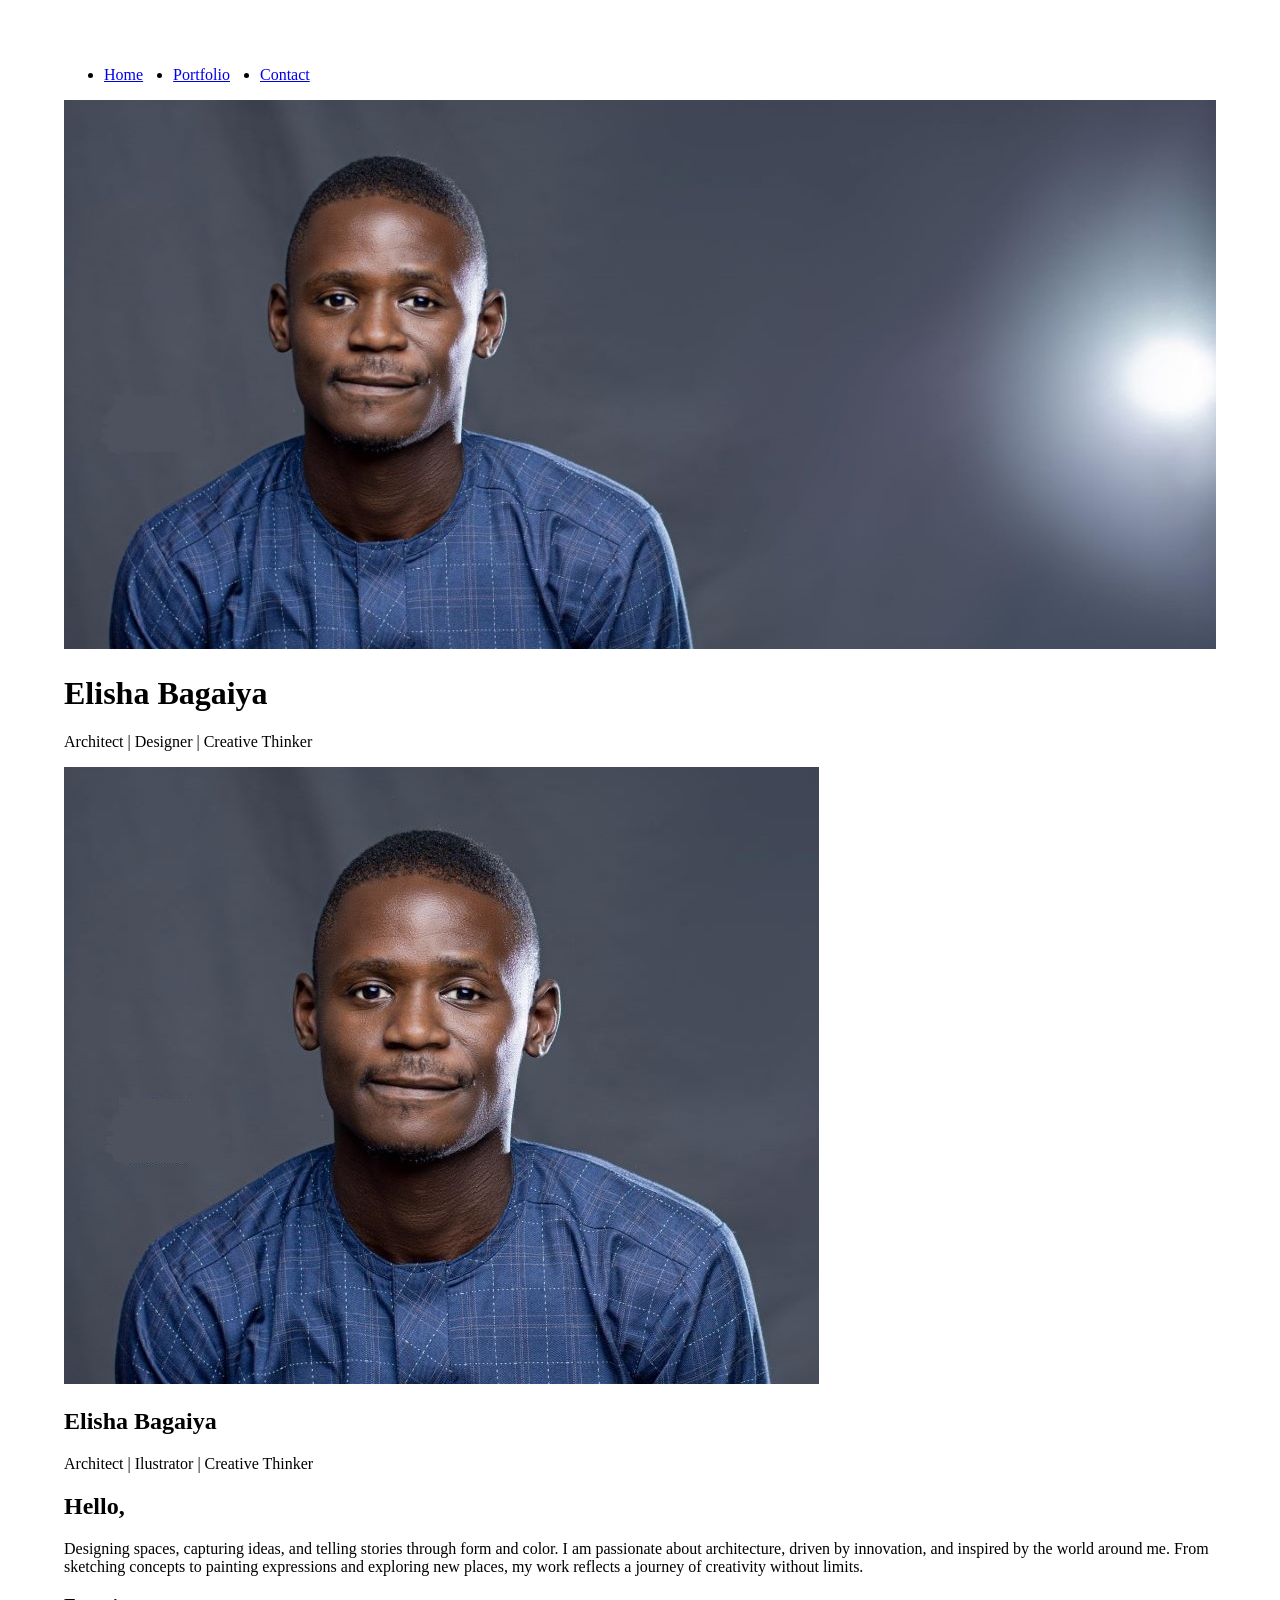
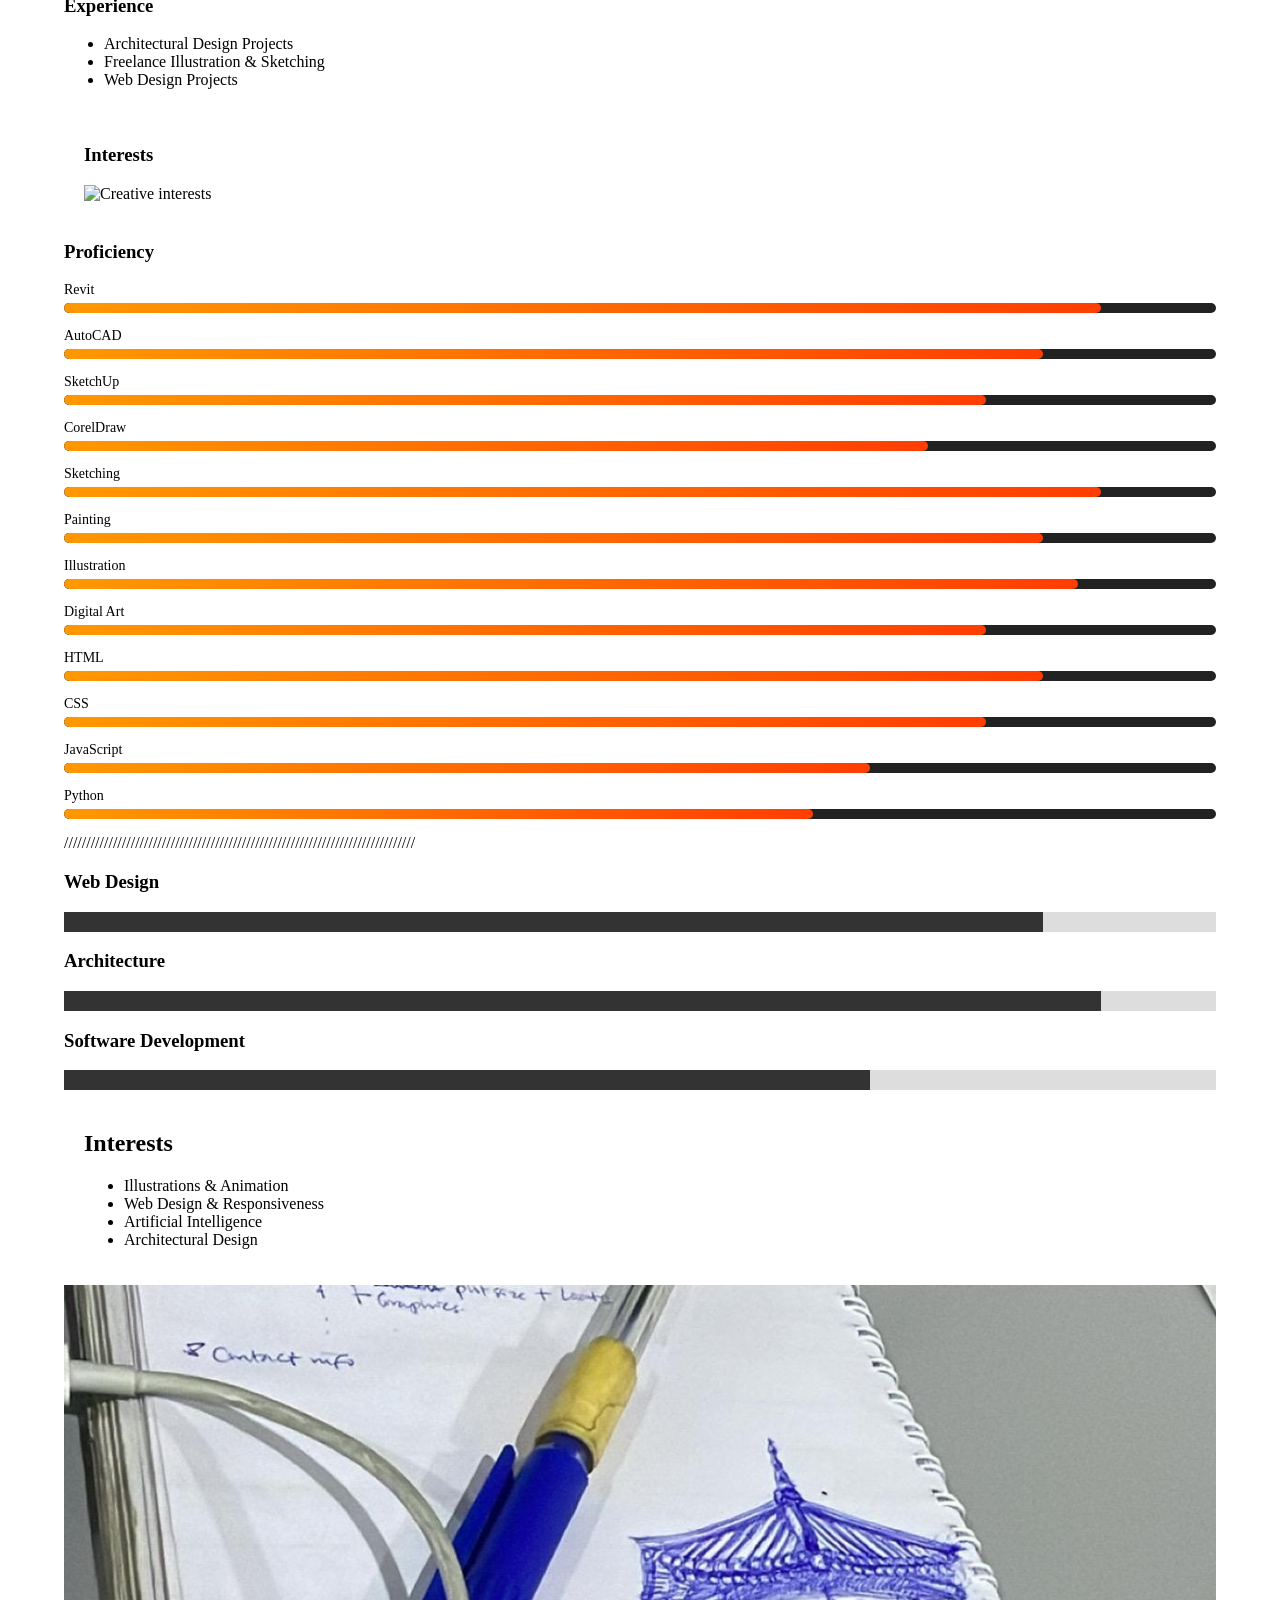
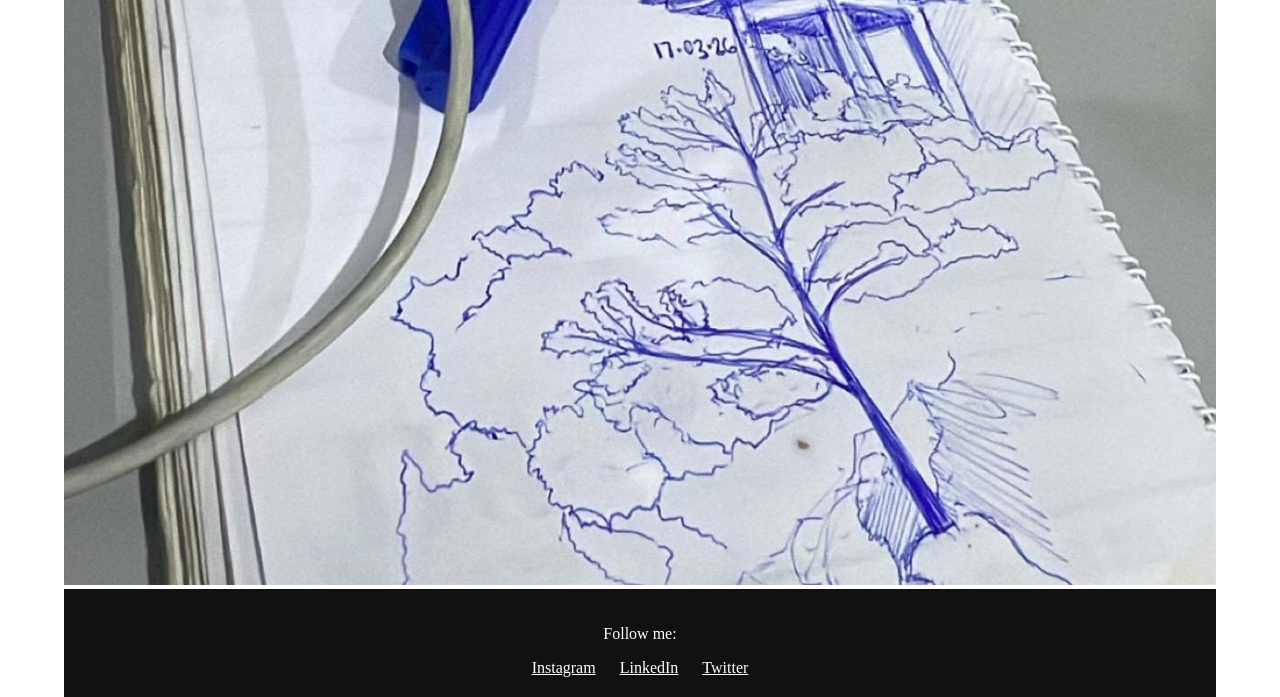
==== index.html @ e0d3901c "New Portfolio" ====
<!DOCTYPE html>
<html lang="en">
<head>
  <meta charset="UTF-8">
  <meta name="viewport" content="width=device-width, initial-scale=1.0">
  <title>Elisha Bagaiya | Home</title>
  <link rel="stylesheet" href="style.css">

  <!-- Favicon -->

  <script src="https://cdnjs.cloudflare.com/ajax/libs/Chart.js/2.5.0/Chart.min.js"></script>
  <link rel="apple-touch-icon" sizes="180x180" href="favicon_io/apple-touch-icon.png">
  <link rel="icon" type="image/png" sizes="32x32" href="favicon_io/favicon-32x32.png">
  <link rel="icon" type="image/png" sizes="16x16" href="favicon_io/favicon-16x16.png">
  <link rel="manifest" href="favicon_io/site.webmanifest">
</head>
<body>

<header>
  <nav>
    <ul id="horiz">
      <li id="paad"><a href="index.html">Home</a></li>
      <li id="paad"><a href="portfolio.html">Portfolio</a></li>
      <li id="paad"><a href="contact.html">Contact</a></li>
    </ul>
  </nav>

  <div class="bio">
    <img src="images/profile-picture.jpg" alt="Profile">
    <div id="name">
      <h1>Elisha Bagaiya</h1>
      <p>Architect | Designer | Creative Thinker</p>
    </div>
  </div>
</header>

<section class="bio-container">

    <!-- 🔴 LEFT (IMAGE) -->
    <div class="profile">
        <img src="images/dp.jpg" alt="Profile Image">
        <div class="profile-text">
            <h1>Elisha Bagaiya</h1>
            <p>Architect | Ilustrator | Creative Thinker</p>
        </div>
    </div>

    <!-- 🟢 + 🔵 + 🟡 MIDDLE -->
    <div class="middle">

        <!-- 🟢 INTRO -->
        <div class="intro">
            <h2>Hello,</h2>
            <p>
               Designing spaces, capturing ideas, and telling stories through form and color.
               I am passionate about architecture, driven by innovation, and inspired by the world around me. From sketching concepts to painting expressions and exploring new places, my work reflects a journey of creativity without limits.
            </p>
        </div>

        <!-- 🔵 + 🟡 ROW -->
        <div class="bottom-row">

            <!-- 🔵 EXPERIENCE -->
            <div class="experience">
                <h3>Experience</h3>
                <ul>
                    <li>Architectural Design Projects</li>
                    <li>Freelance Illustration & Sketching</li>
                    <li>Web Design Projects</li>
                </ul>
            </div>

            <!-- 🟡 INTERESTS -->
            <div class="interests">
                <h3>Interests</h3>
                <img src="images/art.jpg" alt="Creative interests">
            </div>

        </div>

    </div>

    <!-- 🟤 RIGHT (SKILLS) -->
    <!-- <div class="skills">
        <h3>Proficiency</h3>

        <div class="skill-group">
            <h4>Architecture</h4>
            <p>Revit, AutoCAD, SketchUp, CorelDraw</p>
        </div>

        <div class="skill-group">
            <h4>Art & Graphics</h4>
            <p>Sketching, Painting, Illustration, Digital Art</p>
        </div>

        <div class="skill-group">
            <h4>Web Design</h4>
            <p>HTML, CSS, JavaScript, Python</p>
        </div>
    </div> -->


<div class="skills">
    <h3>Proficiency</h3>

    <!-- Architecture -->
    <div class="skill">
        <span>Revit</span>
        <div class="progress"><span style="width: 90%"></span></div>
    </div>

    <div class="skill">
        <span>AutoCAD</span>
        <div class="progress"><span style="width: 85%"></span></div>
    </div>

    <div class="skill">
        <span>SketchUp</span>
        <div class="progress"><span style="width: 80%"></span></div>
    </div>

    <div class="skill">
        <span>CorelDraw</span>
        <div class="progress"><span style="width: 75%"></span></div>
    </div>

    <!-- Art -->
    <div class="skill">
        <span>Sketching</span>
        <div class="progress"><span style="width: 90%"></span></div>
    </div>

    <div class="skill">
        <span>Painting</span>
        <div class="progress"><span style="width: 85%"></span></div>
    </div>

    <div class="skill">
        <span>Illustration</span>
        <div class="progress"><span style="width: 88%"></span></div>
    </div>

    <div class="skill">
        <span>Digital Art</span>
        <div class="progress"><span style="width: 80%"></span></div>
    </div>

    <!-- Web -->
    <div class="skill">
        <span>HTML</span>
        <div class="progress"><span style="width: 85%"></span></div>
    </div>

    <div class="skill">
        <span>CSS</span>
        <div class="progress"><span style="width: 80%"></span></div>
    </div>

    <div class="skill">
        <span>JavaScript</span>
        <div class="progress"><span style="width: 70%"></span></div>
    </div>

    <div class="skill">
        <span>Python</span>
        <div class="progress"><span style="width: 65%"></span></div>
    </div>
</div>

</section>

///////////////////////////////////////////////////////////////////////////////

  <!-- Competence Charts -->
  <section class="charts">
    <div class="chart">
      <h3>Web Design</h3>
      <div class="bar"><span style="width:85%"></span></div>
    </div>
    <div class="chart">
      <h3>Architecture</h3>
      <div class="bar"><span style="width:90%"></span></div>
    </div>
    <div class="chart">
      <h3>Software Development</h3>
      <div class="bar"><span style="width:70%"></span></div>
    </div>
  </section>

  <!-- Interests -->
  <section class="interests">
    <h2>Interests</h2>
    <ul>
      <li>Illustrations & Animation</li>
      <li>Web Design & Responsiveness</li>
      <li>Artificial Intelligence</li>
      <li>Architectural Design</li>
    </ul>
  </section>

  <!-- Slideshow -->
  <section class="slideshow">
    <img id="slide" src="images/sk-ic.jpeg">
  </section>

</main>

<footer>
  <p>Follow me:</p>
  <a href="#">Instagram</a>
  <a href="#">LinkedIn</a>
  <a href="#">Twitter</a>
</footer>

<script>
const images = [
  "images/sk-ic.jpeg",
  "images/sk14.jpg",
  "images/sk13.jpg",
  "images/sk15.jpeg",
  "images/sk12.jpg",
  "images/sk11.jpg",
  "images/sk10.jpg",
  "images/sk9.jpg",
  "images/sk8.jpg",
  "images/sk7.jpg",
  "images/sk6.jpg",
  "images/sk5.jpg",
  "images/sk4.jpg",
  "images/sk3.jpg",
  "images/sk2.jpg",
  "images/sk1.jpg",
];
let i = 0;
setInterval(() => {
  i = (i + 1) % images.length;
  document.getElementById("slide").src = images[i];
}, 3000);
</script>

</body>
</html>
---- style.css ----
/*================= STYLE.CSS =================*/

body {
  margin: auto; width: 90%; padding-top: 50px;
}

#horiz {
  display: flex; margin: center;
}

#paad {
  padding-right: 30px;
}

#name {
  text-align: left;
}


.bio img {
  width: 100%;
  border-radius: 0%;
  margin-right: 20px;
}


//////////////////////////////////////////////////
/*PROFICIENCIES*/

.skills {
    border: 2px solid orange;
    padding: 20px;
    max-height: 600px;
    overflow-y: auto;
}

/* INDIVIDUAL SKILL */
.skill {
    margin-bottom: 15px;
}

/* SKILL NAME */
.skill span {
    font-size: 14px;
    display: block;
    margin-bottom: 5px;
}

/* BAR BACKGROUND */
.progress {
    width: 100%;
    height: 10px;
    background: #222;
    border-radius: 20px;
    overflow: hidden;
}

/* BAR FILL */
.progress span {
    display: block;
    height: 100%;
    background: linear-gradient(90deg, #ff9800, #ff3d00);
    border-radius: 20px;
    animation: load 1.5s ease;
}

/* ANIMATION */
@keyframes load {
    from {
        width: 0;
    }
}

////////////////////////////////////////////////////////////////////////

.charts {
  display: grid;
  grid-template-columns: repeat(auto-fit, minmax(200px, 1fr));
  gap: 20px;
  padding: 20px;
}

.bar {
  background: #ddd;
  height: 20px;
}

.bar span {
  display: block;
  height: 100%;
  background: #333;
}

.interests {
  padding: 20px;
}

.slideshow img {
  width: 100%;
  height: 100vh;
  object-fit: cover;
}

footer {
  text-align: center;
  padding: 20px;
  background: #111;
  color: white;
}

footer a {
  margin: 0 10px;
  color: white;
}

.portfolio-grid {
  display: grid;
  grid-template-columns: repeat(auto-fit, minmax(250px, 1fr));
  gap: 20px;
  padding: 20px;
}

.tile {
  height: 200px;
  display: flex;
  align-items: center;
  justify-content: center;
  color: white;
  font-size: 20px;
  text-decoration: none;
}

.arch { background: url('images/arch.jpg') center/cover; }
.art { background: url('images/art.jpg') center/cover; }
.web { background: url('images/web.jpg') center/cover; }

.contact {
  padding: 40px;
  text-align: center;
}

@media (max-width: 600px) {
  .bio {
    flex-direction: column;
    text-align: center;
  }
}

///////////////////////////////////
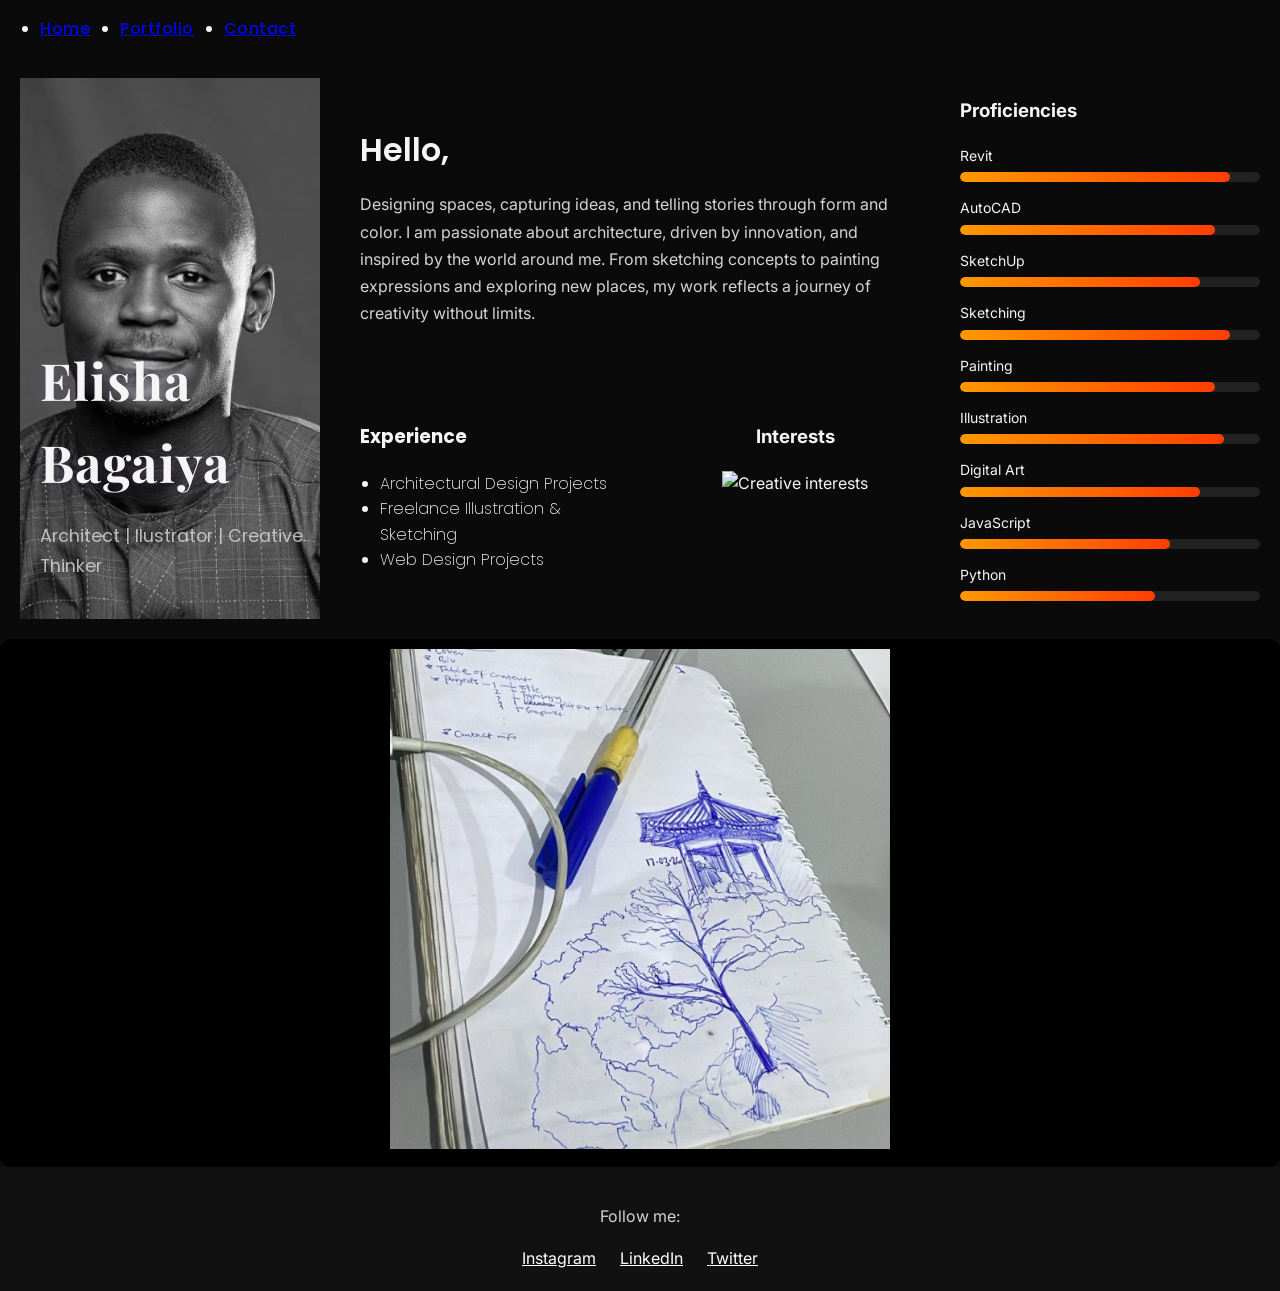
==== commit 926796d7: "include functionality, activate social links" ====
--- a/index.html
+++ b/index.html
@@ -1,61 +1,55 @@
 <!DOCTYPE html>
 <html lang="en">
 <head>
-  <meta charset="UTF-8">
-  <meta name="viewport" content="width=device-width, initial-scale=1.0">
-  <title>Elisha Bagaiya | Home</title>
-  <link rel="stylesheet" href="style.css">
-
-  <!-- Favicon -->
-
-  <script src="https://cdnjs.cloudflare.com/ajax/libs/Chart.js/2.5.0/Chart.min.js"></script>
-  <link rel="apple-touch-icon" sizes="180x180" href="favicon_io/apple-touch-icon.png">
-  <link rel="icon" type="image/png" sizes="32x32" href="favicon_io/favicon-32x32.png">
-  <link rel="icon" type="image/png" sizes="16x16" href="favicon_io/favicon-16x16.png">
-  <link rel="manifest" href="favicon_io/site.webmanifest">
+    <meta charset="UTF-8">
+    <meta name="viewport" content="width=device-width, initial-scale=1.0">
+    <title>Portfolio Bio</title>
+    <link rel="stylesheet" href="styles.css">
+    <link href="https://fonts.googleapis.com/css2?family=Inter:wght@300;400;500&family=Playfair+Display:wght@600;700&family=Poppins:wght@400;500;600&display=swap" rel="stylesheet">
+<!-- Favicon -->
+
+    <script src="https://cdnjs.cloudflare.com/ajax/libs/Chart.js/2.5.0/Chart.min.js"></script>
+    <link rel="apple-touch-icon" sizes="180x180" href="favicon_io/apple-touch-icon.png">
+    <link rel="icon" type="image/png" sizes="32x32" href="favicon_io/favicon-32x32.png">
+    <link rel="icon" type="image/png" sizes="16x16" href="favicon_io/favicon-16x16.png">
+    <link rel="manifest" href="favicon_io/site.webmanifest">
 </head>
+
 <body>
-
 <header>
   <nav>
     <ul id="horiz">
-      <li id="paad"><a href="index.html">Home</a></li>
+      <li id="paad"><a href="home.html">Home</a></li>
       <li id="paad"><a href="portfolio.html">Portfolio</a></li>
       <li id="paad"><a href="contact.html">Contact</a></li>
     </ul>
   </nav>
-
-  <div class="bio">
-    <img src="images/profile-picture.jpg" alt="Profile">
-    <div id="name">
-      <h1>Elisha Bagaiya</h1>
-      <p>Architect | Designer | Creative Thinker</p>
-    </div>
-  </div>
 </header>
 
 <section class="bio-container">
 
     <!-- 🔴 LEFT (IMAGE) -->
-    <div class="profile">
-        <img src="images/dp.jpg" alt="Profile Image">
+    <section class="profile">
+        <img src="images/dp.jpg" class="fade-up" alt="Profile Image">
         <div class="profile-text">
             <h1>Elisha Bagaiya</h1>
-            <p>Architect | Ilustrator | Creative Thinker</p>
-        </div>
-    </div>
+            <p class="fade-up fade-delay-1">
+            Architect | Ilustrator | Creative Thinker
+        </p>
+        </div>
+    </section>
 
     <!-- 🟢 + 🔵 + 🟡 MIDDLE -->
     <div class="middle">
 
         <!-- 🟢 INTRO -->
-        <div class="intro">
-            <h2>Hello,</h2>
-            <p>
+        <section class="intro">
+            <h2 class="fade-up">Hello,</h2>
+            <p class="fade-up fade-delay-1">
                Designing spaces, capturing ideas, and telling stories through form and color.
                I am passionate about architecture, driven by innovation, and inspired by the world around me. From sketching concepts to painting expressions and exploring new places, my work reflects a journey of creativity without limits.
             </p>
-        </div>
+        </section>
 
         <!-- 🔵 + 🟡 ROW -->
         <div class="bottom-row">
@@ -102,7 +96,7 @@
 
 
 <div class="skills">
-    <h3>Proficiency</h3>
+    <h3>Proficiencies</h3>
 
     <!-- Architecture -->
     <div class="skill">
@@ -120,10 +114,10 @@
         <div class="progress"><span style="width: 80%"></span></div>
     </div>
 
-    <div class="skill">
+    <!-- <div class="skill">
         <span>CorelDraw</span>
         <div class="progress"><span style="width: 75%"></span></div>
-    </div>
+    </div> -->
 
     <!-- Art -->
     <div class="skill">
@@ -147,7 +141,7 @@
     </div>
 
     <!-- Web -->
-    <div class="skill">
+    <!-- <div class="skill">
         <span>HTML</span>
         <div class="progress"><span style="width: 85%"></span></div>
     </div>
@@ -155,7 +149,7 @@
     <div class="skill">
         <span>CSS</span>
         <div class="progress"><span style="width: 80%"></span></div>
-    </div>
+    </div> -->
 
     <div class="skill">
         <span>JavaScript</span>
@@ -167,39 +161,9 @@
         <div class="progress"><span style="width: 65%"></span></div>
     </div>
 </div>
-
 </section>
 
-///////////////////////////////////////////////////////////////////////////////
-
-  <!-- Competence Charts -->
-  <section class="charts">
-    <div class="chart">
-      <h3>Web Design</h3>
-      <div class="bar"><span style="width:85%"></span></div>
-    </div>
-    <div class="chart">
-      <h3>Architecture</h3>
-      <div class="bar"><span style="width:90%"></span></div>
-    </div>
-    <div class="chart">
-      <h3>Software Development</h3>
-      <div class="bar"><span style="width:70%"></span></div>
-    </div>
-  </section>
-
-  <!-- Interests -->
-  <section class="interests">
-    <h2>Interests</h2>
-    <ul>
-      <li>Illustrations & Animation</li>
-      <li>Web Design & Responsiveness</li>
-      <li>Artificial Intelligence</li>
-      <li>Architectural Design</li>
-    </ul>
-  </section>
-
-  <!-- Slideshow -->
+<!-- Slideshow -->
   <section class="slideshow">
     <img id="slide" src="images/sk-ic.jpeg">
   </section>
@@ -208,12 +172,13 @@
 
 <footer>
   <p>Follow me:</p>
-  <a href="#">Instagram</a>
-  <a href="#">LinkedIn</a>
-  <a href="#">Twitter</a>
+  <a href="https://www.instagram.com/mr_smylz/">Instagram</a>
+  <a href="https://www.linkedin.com/in/elisha-bagaiya-062304a6/">LinkedIn</a>
+  <a href="https://x.com/Bagaiss">Twitter</a>
 </footer>
 
-<script>
+<!-- <script>
+    const observer = new
 const images = [
   "images/sk-ic.jpeg",
   "images/sk14.jpg",
@@ -238,6 +203,86 @@
   document.getElementById("slide").src = images[i];
 }, 3000);
 </script>
+ -->
+            <!-- PAGE ANIMATION -->
+
+<!-- <script id="scroll-anim">
+const observer = new IntersectionObserver((entries) => {
+  entries.forEach(entry => {
+    if (entry.isIntersecting) {
+      entry.target.classList.add('show');
+    }
+  });
+});
+
+document.querySelectorAll('.fade-up, .profile img').forEach(el => {
+  observer.observe(el);
+});
+</script> -->
+
+<script>
+/* SCROLL REVEAL */
+const observer = new IntersectionObserver((entries) => {
+  entries.forEach(entry => {
+    if (entry.isIntersecting) {
+      entry.target.classList.add("show");
+    }
+  });
+});
+
+document.querySelectorAll(".fade-up").forEach(el => observer.observe(el));
+
+/* MAGNET HOVER EFFECT */
+document.querySelectorAll("nav a, .tile").forEach(item => {
+  item.addEventListener("mousemove", e => {
+    const rect = item.getBoundingClientRect();
+    const x = e.clientX - rect.left - rect.width / 2;
+    const y = e.clientY - rect.top - rect.height / 2;
+
+    item.style.transform = `translate(${x * 0.08}px, ${y * 0.08}px) scale(1.03)`;
+  });
+
+  item.addEventListener("mouseleave", () => {
+    item.style.transform = "translate(0,0) scale(1)";
+  });
+});
+
+/* SLIDESHOW FADE */
+const images = [
+  "images/sk-ic.jpeg",
+  "images/sk14.jpg",
+  "images/sk13.jpg",
+  "images/sk15.jpeg",
+  "images/sk12.jpg",
+  "images/sk11.jpg",
+  "images/sk10.jpg",
+  "images/sk9.jpg",
+  "images/sk8.jpg",
+  "images/sk7.jpg",
+  "images/sk6.jpg",
+  "images/sk5.jpg",
+  "images/sk4.jpg",
+  "images/sk3.jpg",
+  "images/sk2.jpg",
+  "images/sk1.jpg"
+];
+
+let i = 0;
+const slide = document.getElementById("slide");
+
+setInterval(() => {
+  slide.classList.remove("active");
+
+  setTimeout(() => {
+    i = (i + 1) % images.length;
+    slide.src = images[i];
+    slide.classList.add("active");
+  }, 500);
+}, 4000);
+
+slide.classList.add("active");
+</script>
+
 
 </body>
 </html>
--- a/styles.css
+++ b/styles.css
@@ -0,0 +1,318 @@
+html {
+    scroll-behavior: smooth;
+}
+
+section {
+    transition: opacity 0.6s ease;
+}
+
+body {
+    margin: 0;
+    font-family: 'Inter', sans-serif;
+    /*background: #111;*/
+    background-color: #0a0a0a;
+    /*color: white;*/
+    color: #f5f5f5;
+    line-height: 1.6;
+}
+
+nav ul {
+  display: flex; 
+  font-family: 'Poppins', sans-serif;
+  font-weight: 500;
+  letter-spacing: 0.5px;
+  color: whitesmoke;
+  text-decoration: none;
+  /*margin: 0 12px;*/
+  transition: 0.3s ease;
+  position: relative;  
+}
+
+nav ul::after {
+    content: '';
+    position: absolute;
+    width: 0%; height: 2px;
+    bottom: -4px; left: 0;
+    background-color: #c084fc;
+    transition: width 0.3s ease;
+}
+
+nav ul:hover {
+    color: #ffffff;
+}
+
+nav ul:hover::after {
+    width: 100%;
+
+}
+
+#horiz {
+  margin: center;
+}
+
+#paad {
+  padding-right: 30px; 
+  /*color: white;*/
+}
+
+p {
+    line-height: 1.7;
+    color: #d4d4d4;
+}
+
+footer {
+  text-align: center;
+  padding: 20px;
+  background: #111;
+  color: white;
+}
+
+footer a {
+  margin: 0 10px;
+  color: white;
+}
+
+
+/* MAIN GRID */
+.bio-container {
+    display: grid;
+    grid-template-columns: 1fr 2fr 1fr;
+    gap: 20px;
+    padding: 20px;
+}
+
+/* 🔴 PROFILE */
+.profile {
+    position: relative;
+}
+
+.profile img {
+    width: 100%;
+    height: 100%;
+    object-fit: cover;
+    filter: grayscale(100%); transition: 0.4s ease;
+    transform: scale(1.05); transition: transform 1.2s ease, filter 0.05s ease;
+}
+
+.profile img.show {
+    transform: scale(1);
+}
+
+.profile img:hover {
+    filter: grayscale(0%);
+}
+
+.profile-text {
+    position: absolute;
+    bottom: 20px;
+    left: 20px;
+}
+
+.profile-text h1 {
+    font-family: 'Playfair Display', serif;
+    font-size: 3.2rem;
+    font-weight: 700;
+    letter-spacing: 1px;
+    margin-bottom: 10px;
+    text-shadow: 0 0 20px rgba(192, 132, 252, 0.15);
+
+    opacity: 0;
+    transform: translateY(20px);
+    animation: revealText 1s ease forwards;
+    animation-delay: 0.3s;
+}
+
+
+@keyframes revealText {
+    to {
+        opacity: 1;
+        transform: translateY(0);
+    }
+}
+
+.profile-text p {
+    font-family: 'Poppins', sans-serif;
+    font-size: 1.1rem;
+    font-weight: 400;
+    opacity: 0.85;
+}
+
+/* 🟢 INTRO */
+.intro {
+    padding: 20px;
+}
+
+.intro h2 {
+    font-family: 'Poppins', sans-serif;
+    font-size: 2rem;
+    font-weight: 600;
+    margin-bottom: 10px;
+}
+
+.into p {
+    font-size: 1.05rem;
+    max-width: 700px;
+}
+
+.highlight {
+    color: red;
+}
+
+/* 🔵 + 🟡 CONTAINER */
+.bottom-row {
+    display: grid;
+    grid-template-columns: 1fr 1fr;
+    gap: 20px;
+    margin-top: 20px;
+}
+
+/* 🔵 EXPERIENCE */
+.experience {
+    padding: 20px;
+    font-family: 'Poppins', sans-serif;
+    font-size: 1rem;
+    font-weight: 200;
+    margin-bottom: 10px;
+}
+
+.experience ul {
+    padding-left: 20px;
+}
+
+/* 🟡 INTERESTS */
+.interests {
+    padding: 20px;
+    text-align: center;
+}
+
+.interests img {
+    width: 100%;
+    height: 200px;
+    object-fit: cover;
+}
+
+@media (max-width: 900px) {
+    .bio-container {
+        grid-template-columns: 1fr;
+    }
+
+    .bottom-row {
+        grid-template-columns: 1fr;
+    }
+}*/
+
+.skills {
+    border: 2px solid orange;
+    padding: 20px;
+    max-height: 600px;
+    overflow-y: auto;
+}
+
+/* INDIVIDUAL SKILL */
+.skill {
+    margin-bottom: 15px;
+}
+
+/* SKILL NAME */
+.skill span {
+    font-size: 14px;
+    display: block;
+    margin-bottom: 5px;
+}
+
+/* BAR BACKGROUND */
+.progress {
+    width: 100%;
+    height: 10px;
+    background: #222;
+    border-radius: 20px;
+    overflow: hidden;
+}
+
+/* BAR FILL */
+.progress span {
+    display: block;
+    height: 100%;
+    background: linear-gradient(90deg, #ff9800, #ff3d00);
+    border-radius: 20px;
+    animation: load 1.5s ease;
+}
+
+/* ANIMATION */
+@keyframes load {
+    from {
+        width: 0;
+    }
+}
+
+.slideshow {
+    background: #000;
+    padding: 10px;
+    border-radius: 12px;
+}
+
+.slideshow img {
+    width: 100%;
+    height: auto;           /* keeps full image visible */
+    max-height: 500px;      /* prevents overly tall images */
+    object-fit: contain;    /* ensures full image shows */
+    border-radius: 10px;
+    background: #000;       /* fills empty space nicely */
+}
+
+
+/*----PORTFOLIO PAGE----*/
+
+.portfolio-grid {
+  display: grid;
+  grid-template-columns: repeat(auto-fit, minmax(250px, 1fr));
+  gap: 20px;
+  padding: 20px;
+}
+
+/* TILE BASE */
+.tile {
+  position: relative;
+  height: 250px;
+  display: flex;
+  align-items: center;
+  justify-content: center;
+  text-decoration: none;
+  color: black;
+  font-size: 20px;
+  font-weight: bold;
+  overflow: hidden;
+  border-radius: 10px;
+}
+
+/* DARK OVERLAY */
+.tile::before {
+  content: "";
+  position: absolute;
+  inset: 0;
+  background: rgba(0,0,0,0.5);
+}
+
+/* TEXT ABOVE IMAGE */
+.tile span {
+  position: relative;
+  z-index: 1;
+}
+
+.arch {
+    background: url(images/arc-ic.jpg) center/cover no-repeat;
+}
+
+.art {
+    background: url(images/art-ic.jpg) center/cover no-repeat;
+}
+
+.web {
+    background: url(images/web-ic.png) center/cover no-repeat;
+}
+
+/* HOVER EFFECT */
+.tile:hover {
+  transform: scale(1.05);
+  transition: 0.3s;
+}
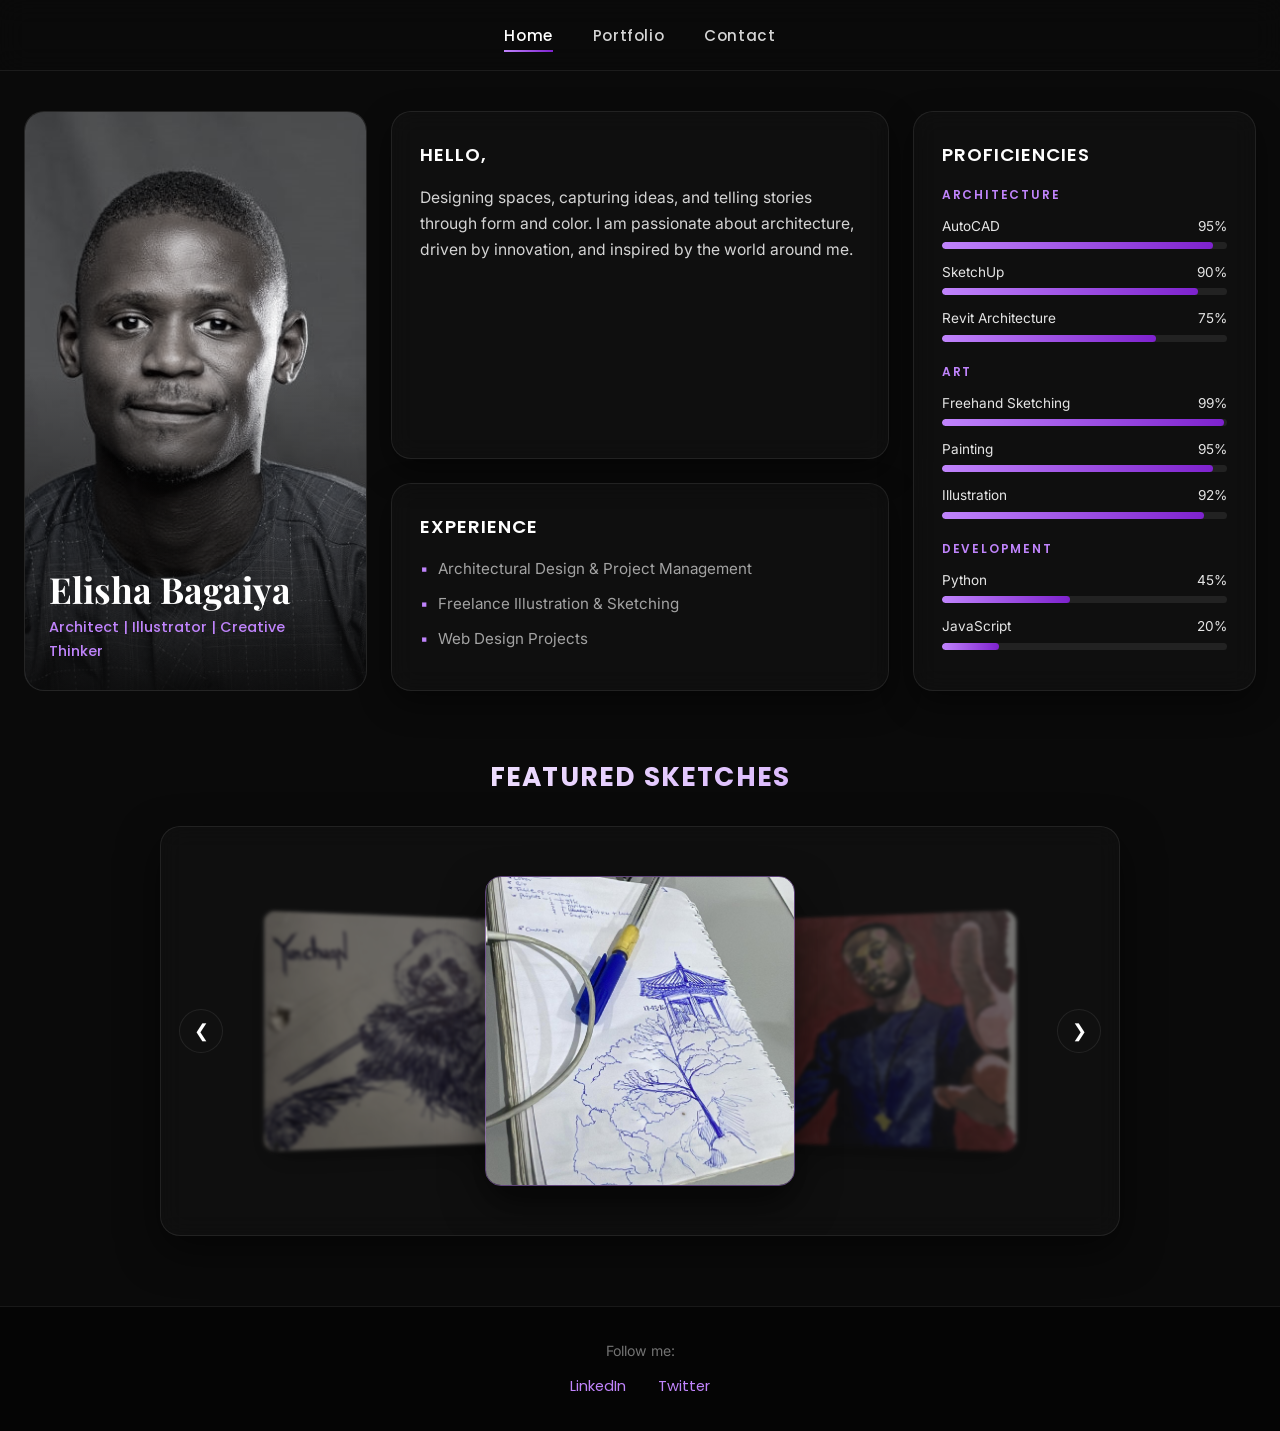
==== commit b9ee14c6: "adjust index" ====
--- a/index.html
+++ b/index.html
@@ -3,286 +3,176 @@
 <head>
     <meta charset="UTF-8">
     <meta name="viewport" content="width=device-width, initial-scale=1.0">
-    <title>Portfolio Bio</title>
+    <title>Elisha Bagaiya | Home</title>
     <link rel="stylesheet" href="styles.css">
-    <link href="https://fonts.googleapis.com/css2?family=Inter:wght@300;400;500&family=Playfair+Display:wght@600;700&family=Poppins:wght@400;500;600&display=swap" rel="stylesheet">
-<!-- Favicon -->
-
-    <script src="https://cdnjs.cloudflare.com/ajax/libs/Chart.js/2.5.0/Chart.min.js"></script>
+    <link rel="preconnect" href="https://fonts.googleapis.com">
+    <link rel="preconnect" href="https://fonts.gstatic.com" crossorigin>
+    <link href="https://fonts.googleapis.com/css2?family=Inter:wght@300;400;500&family=Playfair+Display:wght@600;700&family=Poppins:wght@400;500;600;700&display=swap" rel="stylesheet">
     <link rel="apple-touch-icon" sizes="180x180" href="favicon_io/apple-touch-icon.png">
     <link rel="icon" type="image/png" sizes="32x32" href="favicon_io/favicon-32x32.png">
     <link rel="icon" type="image/png" sizes="16x16" href="favicon_io/favicon-16x16.png">
     <link rel="manifest" href="favicon_io/site.webmanifest">
 </head>
+<body>
+    <header>
+        <nav>
+            <ul class="nav-list">
+                <li><a href="index.html" class="active">Home</a></li>
+                <li><a href="portfolio.html">Portfolio</a></li>
+                <li><a href="contact.html">Contact</a></li>
+            </ul>
+        </nav>
+    </header>
 
-<body>
-<header>
-  <nav>
-    <ul id="horiz">
-      <li id="paad"><a href="home.html">Home</a></li>
-      <li id="paad"><a href="portfolio.html">Portfolio</a></li>
-      <li id="paad"><a href="contact.html">Contact</a></li>
-    </ul>
-  </nav>
-</header>
+    <main>
+        <section class="bio-container">
+            <div class="profile fade-up">
+                <img src="images/dp.jpg" alt="Elisha Bagaiya Profile">
+                <div class="profile-text">
+                    <h1>Elisha Bagaiya</h1>
+                    <p>Architect | Illustrator | Creative Thinker</p>
+                </div>
+            </div>
 
-<section class="bio-container">
+            <div class="middle">
+                <section class="intro glass-panel fade-up">
+                    <h2>HELLO,</h2>
+                    <p>
+                        Designing spaces, capturing ideas, and telling stories through form and color. I am passionate about architecture, driven by innovation, and inspired by the world around me.
+                    </p>
+                </section>
 
-    <!-- 🔴 LEFT (IMAGE) -->
-    <section class="profile">
-        <img src="images/dp.jpg" class="fade-up" alt="Profile Image">
-        <div class="profile-text">
-            <h1>Elisha Bagaiya</h1>
-            <p class="fade-up fade-delay-1">
-            Architect | Ilustrator | Creative Thinker
-        </p>
-        </div>
-    </section>
+                <div class="experience glass-panel fade-up">
+                    <h3>EXPERIENCE</h3>
+                    <ul>
+                        <li>Architectural Design &amp; Project Management</li>
+                        <li>Freelance Illustration &amp; Sketching</li>
+                        <li>Web Design Projects</li>
+                    </ul>
+                </div>
+            </div>
 
-    <!-- 🟢 + 🔵 + 🟡 MIDDLE -->
-    <div class="middle">
+            <div class="skills glass-panel fade-up">
+                <h3>PROFICIENCIES</h3>
 
-        <!-- 🟢 INTRO -->
-        <section class="intro">
-            <h2 class="fade-up">Hello,</h2>
-            <p class="fade-up fade-delay-1">
-               Designing spaces, capturing ideas, and telling stories through form and color.
-               I am passionate about architecture, driven by innovation, and inspired by the world around me. From sketching concepts to painting expressions and exploring new places, my work reflects a journey of creativity without limits.
-            </p>
+                <div class="skill-category">Architecture</div>
+                <div class="skill">
+                    <div class="skill-header"><span>AutoCAD</span><span>95%</span></div>
+                    <div class="progress"><span style="width: 95%"></span></div>
+                </div>
+                <div class="skill">
+                    <div class="skill-header"><span>SketchUp</span><span>90%</span></div>
+                    <div class="progress"><span style="width: 90%"></span></div>
+                </div>
+                <div class="skill">
+                    <div class="skill-header"><span>Revit Architecture</span><span>75%</span></div>
+                    <div class="progress"><span style="width: 75%"></span></div>
+                </div>
+
+                <div class="skill-category">Art</div>
+                <div class="skill">
+                    <div class="skill-header"><span>Freehand Sketching</span><span>99%</span></div>
+                    <div class="progress"><span style="width: 99%"></span></div>
+                </div>
+                <div class="skill">
+                    <div class="skill-header"><span>Painting</span><span>95%</span></div>
+                    <div class="progress"><span style="width: 95%"></span></div>
+                </div>
+                <div class="skill">
+                    <div class="skill-header"><span>Illustration</span><span>92%</span></div>
+                    <div class="progress"><span style="width: 92%"></span></div>
+                </div>
+
+                <div class="skill-category">Development</div>
+                <div class="skill">
+                    <div class="skill-header"><span>Python</span><span>45%</span></div>
+                    <div class="progress"><span style="width: 45%"></span></div>
+                </div>
+                <div class="skill">
+                    <div class="skill-header"><span>JavaScript</span><span>20%</span></div>
+                    <div class="progress"><span style="width: 20%"></span></div>
+                </div>
+            </div>
         </section>
 
-        <!-- 🔵 + 🟡 ROW -->
-        <div class="bottom-row">
-
-            <!-- 🔵 EXPERIENCE -->
-            <div class="experience">
-                <h3>Experience</h3>
-                <ul>
-                    <li>Architectural Design Projects</li>
-                    <li>Freelance Illustration & Sketching</li>
-                    <li>Web Design Projects</li>
-                </ul>
-            </div>
-
-            <!-- 🟡 INTERESTS -->
-            <div class="interests">
-                <h3>Interests</h3>
-                <img src="images/art.jpg" alt="Creative interests">
-            </div>
-
+        <div class="page-title section-heading">
+            <h2>FEATURED SKETCHES</h2>
         </div>
 
-    </div>
+        <section class="carousel-container fade-up">
+            <button class="carousel-btn prev-btn" id="prevBtn" aria-label="Previous sketch">&#10094;</button>
+            <div class="carousel-track">
+                <div class="carousel-card card-prev">
+                    <img id="imgPrev" src="" alt="Previous Sketch">
+                </div>
+                <div class="carousel-card card-active">
+                    <img id="imgActive" src="" alt="Featured Sketch">
+                </div>
+                <div class="carousel-card card-next">
+                    <img id="imgNext" src="" alt="Next Sketch">
+                </div>
+            </div>
+            <button class="carousel-btn next-btn" id="nextBtn" aria-label="Next sketch">&#10095;</button>
+        </section>
+    </main>
 
-    <!-- 🟤 RIGHT (SKILLS) -->
-    <!-- <div class="skills">
-        <h3>Proficiency</h3>
+    <footer>
+        <p>Follow me:</p>
+        <a href="https://www.linkedin.com/in/elisha-bagaiya-062304a6/" target="_blank" rel="noopener">LinkedIn</a>
+        <a href="https://x.com/Bagaiss" target="_blank" rel="noopener">Twitter</a>
+    </footer>
 
-        <div class="skill-group">
-            <h4>Architecture</h4>
-            <p>Revit, AutoCAD, SketchUp, CorelDraw</p>
-        </div>
+    <script>
+        const observer = new IntersectionObserver((entries) => {
+            entries.forEach(entry => {
+                if (entry.isIntersecting) entry.target.classList.add("show");
+            });
+        });
+        document.querySelectorAll(".fade-up").forEach(el => observer.observe(el));
 
-        <div class="skill-group">
-            <h4>Art & Graphics</h4>
-            <p>Sketching, Painting, Illustration, Digital Art</p>
-        </div>
+        const galleryImages = [
+            "images/sk-ic.jpeg", "images/sk14.jpg", "images/sk13.jpg",
+            "images/sk15.jpeg", "images/sk12.jpg", "images/sk11.jpg",
+            "images/sk10.jpg",  "images/sk9.jpg",  "images/sk8.jpg"
+        ];
 
-        <div class="skill-group">
-            <h4>Web Design</h4>
-            <p>HTML, CSS, JavaScript, Python</p>
-        </div>
-    </div> -->
+        let currentIndex = 0;
+        const imgPrev = document.getElementById("imgPrev");
+        const imgActive = document.getElementById("imgActive");
+        const imgNext = document.getElementById("imgNext");
 
+        function updateCarousel() {
+            const total = galleryImages.length;
+            imgPrev.src = galleryImages[(currentIndex - 1 + total) % total];
+            imgActive.src = galleryImages[currentIndex];
+            imgNext.src = galleryImages[(currentIndex + 1) % total];
+        }
 
-<div class="skills">
-    <h3>Proficiencies</h3>
+        document.getElementById("prevBtn").addEventListener("click", () => {
+            currentIndex = (currentIndex - 1 + galleryImages.length) % galleryImages.length;
+            updateCarousel();
+        });
 
-    <!-- Architecture -->
-    <div class="skill">
-        <span>Revit</span>
-        <div class="progress"><span style="width: 90%"></span></div>
-    </div>
+        document.getElementById("nextBtn").addEventListener("click", () => {
+            currentIndex = (currentIndex + 1) % galleryImages.length;
+            updateCarousel();
+        });
 
-    <div class="skill">
-        <span>AutoCAD</span>
-        <div class="progress"><span style="width: 85%"></span></div>
-    </div>
+        let autoSlide = setInterval(() => {
+            currentIndex = (currentIndex + 1) % galleryImages.length;
+            updateCarousel();
+        }, 4000);
 
-    <div class="skill">
-        <span>SketchUp</span>
-        <div class="progress"><span style="width: 80%"></span></div>
-    </div>
+        const container = document.querySelector(".carousel-container");
+        container.addEventListener("mouseenter", () => clearInterval(autoSlide));
+        container.addEventListener("mouseleave", () => {
+            autoSlide = setInterval(() => {
+                currentIndex = (currentIndex + 1) % galleryImages.length;
+                updateCarousel();
+            }, 4000);
+        });
 
-    <!-- <div class="skill">
-        <span>CorelDraw</span>
-        <div class="progress"><span style="width: 75%"></span></div>
-    </div> -->
-
-    <!-- Art -->
-    <div class="skill">
-        <span>Sketching</span>
-        <div class="progress"><span style="width: 90%"></span></div>
-    </div>
-
-    <div class="skill">
-        <span>Painting</span>
-        <div class="progress"><span style="width: 85%"></span></div>
-    </div>
-
-    <div class="skill">
-        <span>Illustration</span>
-        <div class="progress"><span style="width: 88%"></span></div>
-    </div>
-
-    <div class="skill">
-        <span>Digital Art</span>
-        <div class="progress"><span style="width: 80%"></span></div>
-    </div>
-
-    <!-- Web -->
-    <!-- <div class="skill">
-        <span>HTML</span>
-        <div class="progress"><span style="width: 85%"></span></div>
-    </div>
-
-    <div class="skill">
-        <span>CSS</span>
-        <div class="progress"><span style="width: 80%"></span></div>
-    </div> -->
-
-    <div class="skill">
-        <span>JavaScript</span>
-        <div class="progress"><span style="width: 70%"></span></div>
-    </div>
-
-    <div class="skill">
-        <span>Python</span>
-        <div class="progress"><span style="width: 65%"></span></div>
-    </div>
-</div>
-</section>
-
-<!-- Slideshow -->
-  <section class="slideshow">
-    <img id="slide" src="images/sk-ic.jpeg">
-  </section>
-
-</main>
-
-<footer>
-  <p>Follow me:</p>
-  <a href="https://www.instagram.com/mr_smylz/">Instagram</a>
-  <a href="https://www.linkedin.com/in/elisha-bagaiya-062304a6/">LinkedIn</a>
-  <a href="https://x.com/Bagaiss">Twitter</a>
-</footer>
-
-<!-- <script>
-    const observer = new
-const images = [
-  "images/sk-ic.jpeg",
-  "images/sk14.jpg",
-  "images/sk13.jpg",
-  "images/sk15.jpeg",
-  "images/sk12.jpg",
-  "images/sk11.jpg",
-  "images/sk10.jpg",
-  "images/sk9.jpg",
-  "images/sk8.jpg",
-  "images/sk7.jpg",
-  "images/sk6.jpg",
-  "images/sk5.jpg",
-  "images/sk4.jpg",
-  "images/sk3.jpg",
-  "images/sk2.jpg",
-  "images/sk1.jpg",
-];
-let i = 0;
-setInterval(() => {
-  i = (i + 1) % images.length;
-  document.getElementById("slide").src = images[i];
-}, 3000);
-</script>
- -->
-            <!-- PAGE ANIMATION -->
-
-<!-- <script id="scroll-anim">
-const observer = new IntersectionObserver((entries) => {
-  entries.forEach(entry => {
-    if (entry.isIntersecting) {
-      entry.target.classList.add('show');
-    }
-  });
-});
-
-document.querySelectorAll('.fade-up, .profile img').forEach(el => {
-  observer.observe(el);
-});
-</script> -->
-
-<script>
-/* SCROLL REVEAL */
-const observer = new IntersectionObserver((entries) => {
-  entries.forEach(entry => {
-    if (entry.isIntersecting) {
-      entry.target.classList.add("show");
-    }
-  });
-});
-
-document.querySelectorAll(".fade-up").forEach(el => observer.observe(el));
-
-/* MAGNET HOVER EFFECT */
-document.querySelectorAll("nav a, .tile").forEach(item => {
-  item.addEventListener("mousemove", e => {
-    const rect = item.getBoundingClientRect();
-    const x = e.clientX - rect.left - rect.width / 2;
-    const y = e.clientY - rect.top - rect.height / 2;
-
-    item.style.transform = `translate(${x * 0.08}px, ${y * 0.08}px) scale(1.03)`;
-  });
-
-  item.addEventListener("mouseleave", () => {
-    item.style.transform = "translate(0,0) scale(1)";
-  });
-});
-
-/* SLIDESHOW FADE */
-const images = [
-  "images/sk-ic.jpeg",
-  "images/sk14.jpg",
-  "images/sk13.jpg",
-  "images/sk15.jpeg",
-  "images/sk12.jpg",
-  "images/sk11.jpg",
-  "images/sk10.jpg",
-  "images/sk9.jpg",
-  "images/sk8.jpg",
-  "images/sk7.jpg",
-  "images/sk6.jpg",
-  "images/sk5.jpg",
-  "images/sk4.jpg",
-  "images/sk3.jpg",
-  "images/sk2.jpg",
-  "images/sk1.jpg"
-];
-
-let i = 0;
-const slide = document.getElementById("slide");
-
-setInterval(() => {
-  slide.classList.remove("active");
-
-  setTimeout(() => {
-    i = (i + 1) % images.length;
-    slide.src = images[i];
-    slide.classList.add("active");
-  }, 500);
-}, 4000);
-
-slide.classList.add("active");
-</script>
-
-
+        updateCarousel();
+    </script>
 </body>
 </html>
--- a/styles.css
+++ b/styles.css
@@ -1,318 +1,803 @@
+/* ==========================================================
+   GLOBAL RESET & CSS VARIABLES
+   ========================================================== */
+:root {
+    --bg-primary: #0a0a0a;
+    --bg-card: #121212;
+    --bg-glass: rgba(255, 255, 255, 0.025);
+    --border-subtle: rgba(255, 255, 255, 0.08);
+    --border-accent: rgba(192, 132, 252, 0.45);
+    --text-primary: #f5f5f5;
+    --text-secondary: #a3a3a3;
+    --accent: #c084fc;
+    --accent-deep: #7e22ce;
+    --radius-lg: 20px;
+    --radius-md: 14px;
+    --transition-smooth: all 0.35s cubic-bezier(0.22, 1, 0.36, 1);
+}
+
+*, *::before, *::after {
+    box-sizing: border-box;
+    margin: 0;
+    padding: 0;
+}
+
 html {
     scroll-behavior: smooth;
 }
 
-section {
-    transition: opacity 0.6s ease;
-}
-
 body {
-    margin: 0;
-    font-family: 'Inter', sans-serif;
-    /*background: #111;*/
-    background-color: #0a0a0a;
-    /*color: white;*/
-    color: #f5f5f5;
-    line-height: 1.6;
-}
-
-nav ul {
-  display: flex; 
-  font-family: 'Poppins', sans-serif;
-  font-weight: 500;
-  letter-spacing: 0.5px;
-  color: whitesmoke;
-  text-decoration: none;
-  /*margin: 0 12px;*/
-  transition: 0.3s ease;
-  position: relative;  
-}
-
-nav ul::after {
+    background-color: var(--bg-primary);
+    color: var(--text-primary);
+    font-family: 'Inter', -apple-system, BlinkMacSystemFont, sans-serif;
+    line-height: 1.65;
+    overflow-x: hidden;
+    min-height: 100vh;
+    display: flex;
+    flex-direction: column;
+}
+
+/* ==========================================================
+   HEADER & NAVIGATION
+   ========================================================== */
+header {
+    width: 100%;
+    position: sticky;
+    top: 0;
+    z-index: 100;
+    display: flex;
+    justify-content: center;
+    padding: 22px 0;
+    background: rgba(10, 10, 10, 0.8);
+    backdrop-filter: blur(14px);
+    border-bottom: 1px solid var(--border-subtle);
+}
+
+.nav-list {
+    display: flex;
+    list-style: none;
+    gap: 40px;
+}
+
+.nav-list a {
+    font-family: 'Poppins', sans-serif;
+    font-weight: 500;
+    font-size: 0.95rem;
+    letter-spacing: 0.6px;
+    color: #d4d4d4;
+    text-decoration: none;
+    position: relative;
+    padding-bottom: 6px;
+    transition: color 0.3s ease;
+}
+
+.nav-list a::after {
     content: '';
     position: absolute;
-    width: 0%; height: 2px;
-    bottom: -4px; left: 0;
-    background-color: #c084fc;
-    transition: width 0.3s ease;
-}
-
-nav ul:hover {
+    height: 2px;
+    width: 0;
+    bottom: 0;
+    left: 0;
+    background: linear-gradient(90deg, var(--accent), var(--accent-deep));
+    transition: width 0.35s ease;
+}
+
+.nav-list a:hover,
+.nav-list a.active {
     color: #ffffff;
 }
 
-nav ul:hover::after {
-    width: 100%;
-
-}
-
-#horiz {
-  margin: center;
-}
-
-#paad {
-  padding-right: 30px; 
-  /*color: white;*/
-}
-
-p {
-    line-height: 1.7;
-    color: #d4d4d4;
-}
-
-footer {
-  text-align: center;
-  padding: 20px;
-  background: #111;
-  color: white;
-}
-
-footer a {
-  margin: 0 10px;
-  color: white;
-}
-
-
-/* MAIN GRID */
+.nav-list a:hover::after,
+.nav-list a.active::after {
+    width: 100%;
+}
+
+/* ==========================================================
+   MAIN CONTAINER & PAGE TITLES
+   ========================================================== */
+main {
+    flex: 1;
+    width: 100%;
+    max-width: 1280px;
+    margin: 0 auto;
+    padding: 40px 24px 70px;
+}
+
+.page-title {
+    text-align: center;
+    margin-bottom: 44px;
+}
+
+.page-title h1,
+.page-title h2 {
+    font-family: 'Poppins', sans-serif;
+    font-size: 2.35rem;
+    font-weight: 700;
+    letter-spacing: 1.2px;
+    margin-bottom: 10px;
+    background: linear-gradient(135deg, #ffffff 15%, var(--accent) 100%);
+    -webkit-background-clip: text;
+    -webkit-text-fill-color: transparent;
+}
+
+.section-heading {
+    margin-top: 64px;
+    margin-bottom: 28px;
+}
+
+.section-heading h2 {
+    font-size: 1.65rem;
+}
+
+.page-title p {
+    color: var(--text-secondary);
+    font-size: 1.02rem;
+    max-width: 600px;
+    margin: 0 auto;
+}
+
+/* ==========================================================
+   HOME PAGE: BIO, EXPERIENCE & PROFICIENCIES
+   ========================================================== */
 .bio-container {
     display: grid;
-    grid-template-columns: 1fr 2fr 1fr;
-    gap: 20px;
-    padding: 20px;
-}
-
-/* 🔴 PROFILE */
+    grid-template-columns: 1fr 1.45fr 1fr;
+    gap: 24px;
+    align-items: stretch;
+}
+
 .profile {
     position: relative;
+    border-radius: var(--radius-lg);
+    overflow: hidden;
+    background: var(--bg-card);
+    border: 1px solid var(--border-subtle);
+    min-height: 440px;
+}
+
+.profile::after {
+    content: '';
+    position: absolute;
+    inset: 0;
+    background: linear-gradient(180deg, transparent 45%, rgba(10, 10, 10, 0.92) 100%);
+    pointer-events: none;
 }
 
 .profile img {
     width: 100%;
     height: 100%;
     object-fit: cover;
-    filter: grayscale(100%); transition: 0.4s ease;
-    transform: scale(1.05); transition: transform 1.2s ease, filter 0.05s ease;
-}
-
-.profile img.show {
-    transform: scale(1);
-}
-
-.profile img:hover {
+    filter: grayscale(85%);
+    transition: filter 0.6s ease, transform 0.6s ease;
+}
+
+.profile:hover img {
     filter: grayscale(0%);
+    transform: scale(1.03);
 }
 
 .profile-text {
     position: absolute;
-    bottom: 20px;
-    left: 20px;
+    bottom: 26px;
+    left: 24px;
+    right: 24px;
+    z-index: 2;
 }
 
 .profile-text h1 {
     font-family: 'Playfair Display', serif;
-    font-size: 3.2rem;
+    font-size: 2.25rem;
     font-weight: 700;
+    line-height: 1.15;
+    color: #ffffff;
+    margin-bottom: 6px;
+}
+
+.profile-text p {
+    font-family: 'Poppins', sans-serif;
+    font-size: 0.9rem;
+    font-weight: 500;
+    color: var(--accent);
+}
+
+.middle {
+    display: flex;
+    flex-direction: column;
+    gap: 24px;
+}
+
+.glass-panel {
+    background: var(--bg-glass);
+    backdrop-filter: blur(12px);
+    border: 1px solid var(--border-subtle);
+    border-radius: var(--radius-lg);
+    padding: 28px;
+    box-shadow: 0 12px 32px rgba(0, 0, 0, 0.45);
+    transition: border-color 0.3s ease;
+}
+
+.glass-panel:hover {
+    border-color: rgba(192, 132, 252, 0.25);
+}
+
+.glass-panel h2,
+.glass-panel h3 {
+    font-family: 'Poppins', sans-serif;
+    font-size: 1.15rem;
+    font-weight: 600;
     letter-spacing: 1px;
+    margin-bottom: 14px;
+    color: #ffffff;
+}
+
+.intro {
+    flex: 1;
+}
+
+.intro p {
+    color: #d4d4d4;
+    font-size: 0.98rem;
+}
+
+.experience ul {
+    list-style: none;
+}
+
+.experience li {
+    position: relative;
+    padding-left: 18px;
     margin-bottom: 10px;
-    text-shadow: 0 0 20px rgba(192, 132, 252, 0.15);
-
-    opacity: 0;
-    transform: translateY(20px);
-    animation: revealText 1s ease forwards;
-    animation-delay: 0.3s;
-}
-
-
-@keyframes revealText {
-    to {
-        opacity: 1;
-        transform: translateY(0);
-    }
-}
-
-.profile-text p {
-    font-family: 'Poppins', sans-serif;
-    font-size: 1.1rem;
-    font-weight: 400;
-    opacity: 0.85;
-}
-
-/* 🟢 INTRO */
-.intro {
-    padding: 20px;
-}
-
-.intro h2 {
-    font-family: 'Poppins', sans-serif;
-    font-size: 2rem;
+    color: var(--text-secondary);
+    font-size: 0.95rem;
+}
+
+.experience li::before {
+    content: '▪';
+    position: absolute;
+    left: 0;
+    color: var(--accent);
+}
+
+.skill-category {
+    font-family: 'Poppins', sans-serif;
+    font-size: 0.75rem;
     font-weight: 600;
-    margin-bottom: 10px;
-}
-
-.into p {
-    font-size: 1.05rem;
-    max-width: 700px;
-}
-
-.highlight {
-    color: red;
-}
-
-/* 🔵 + 🟡 CONTAINER */
-.bottom-row {
-    display: grid;
-    grid-template-columns: 1fr 1fr;
-    gap: 20px;
-    margin-top: 20px;
-}
-
-/* 🔵 EXPERIENCE */
-.experience {
-    padding: 20px;
-    font-family: 'Poppins', sans-serif;
-    font-size: 1rem;
-    font-weight: 200;
-    margin-bottom: 10px;
-}
-
-.experience ul {
-    padding-left: 20px;
-}
-
-/* 🟡 INTERESTS */
-.interests {
-    padding: 20px;
-    text-align: center;
-}
-
-.interests img {
-    width: 100%;
-    height: 200px;
-    object-fit: cover;
-}
-
-@media (max-width: 900px) {
-    .bio-container {
-        grid-template-columns: 1fr;
-    }
-
-    .bottom-row {
-        grid-template-columns: 1fr;
-    }
-}*/
-
-.skills {
-    border: 2px solid orange;
-    padding: 20px;
-    max-height: 600px;
-    overflow-y: auto;
-}
-
-/* INDIVIDUAL SKILL */
+    letter-spacing: 1.8px;
+    color: var(--accent);
+    margin: 20px 0 10px;
+    text-transform: uppercase;
+}
+
+.skill-category:first-of-type {
+    margin-top: 6px;
+}
+
 .skill {
-    margin-bottom: 15px;
-}
-
-/* SKILL NAME */
-.skill span {
-    font-size: 14px;
-    display: block;
+    margin-bottom: 12px;
+}
+
+.skill-header {
+    display: flex;
+    justify-content: space-between;
+    font-size: 0.85rem;
+    color: #e5e5e5;
     margin-bottom: 5px;
 }
 
-/* BAR BACKGROUND */
 .progress {
     width: 100%;
-    height: 10px;
-    background: #222;
-    border-radius: 20px;
+    height: 7px;
+    background: rgba(255, 255, 255, 0.08);
+    border-radius: 10px;
     overflow: hidden;
 }
 
-/* BAR FILL */
 .progress span {
     display: block;
     height: 100%;
-    background: linear-gradient(90deg, #ff9800, #ff3d00);
-    border-radius: 20px;
-    animation: load 1.5s ease;
-}
-
-/* ANIMATION */
-@keyframes load {
-    from {
-        width: 0;
-    }
-}
-
-.slideshow {
-    background: #000;
-    padding: 10px;
-    border-radius: 12px;
-}
-
-.slideshow img {
-    width: 100%;
-    height: auto;           /* keeps full image visible */
-    max-height: 500px;      /* prevents overly tall images */
-    object-fit: contain;    /* ensures full image shows */
+    background: linear-gradient(90deg, var(--accent), var(--accent-deep));
     border-radius: 10px;
-    background: #000;       /* fills empty space nicely */
-}
-
-
-/*----PORTFOLIO PAGE----*/
-
-.portfolio-grid {
-  display: grid;
-  grid-template-columns: repeat(auto-fit, minmax(250px, 1fr));
-  gap: 20px;
-  padding: 20px;
-}
-
-/* TILE BASE */
+    animation: fillBar 1.2s cubic-bezier(0.22, 1, 0.36, 1);
+}
+
+@keyframes fillBar {
+    from { width: 0; }
+}
+
+/* ==========================================================
+   3D SKETCH CAROUSEL
+   ========================================================== */
+.carousel-container {
+    position: relative;
+    width: 100%;
+    max-width: 960px;
+    height: 410px;
+    margin: 0 auto;
+    display: flex;
+    align-items: center;
+    justify-content: center;
+    overflow: hidden;
+    background: var(--bg-glass);
+    backdrop-filter: blur(12px);
+    border: 1px solid var(--border-subtle);
+    border-radius: var(--radius-lg);
+    box-shadow: 0 15px 40px rgba(0, 0, 0, 0.5);
+}
+
+.carousel-track {
+    position: relative;
+    width: 100%;
+    height: 100%;
+    display: flex;
+    align-items: center;
+    justify-content: center;
+    perspective: 1100px;
+}
+
+.carousel-card {
+    position: absolute;
+    width: 310px;
+    height: 310px;
+    border-radius: 16px;
+    overflow: hidden;
+    transition: transform 0.6s cubic-bezier(0.25, 1, 0.5, 1), opacity 0.6s ease, filter 0.6s ease;
+    box-shadow: 0 18px 40px rgba(0, 0, 0, 0.65);
+}
+
+.carousel-card img {
+    width: 100%;
+    height: 100%;
+    object-fit: cover;
+}
+
+.card-prev {
+    transform: translateX(-250px) scale(0.75) rotateY(16deg);
+    opacity: 0.45;
+    filter: blur(2px) grayscale(45%);
+    z-index: 1;
+}
+
+.card-active {
+    transform: translateX(0) scale(1) rotateY(0deg);
+    opacity: 1;
+    filter: blur(0) grayscale(0%);
+    z-index: 3;
+    border: 1px solid var(--border-accent);
+}
+
+.card-next {
+    transform: translateX(250px) scale(0.75) rotateY(-16deg);
+    opacity: 0.45;
+    filter: blur(2px) grayscale(45%);
+    z-index: 1;
+}
+
+.carousel-btn {
+    position: absolute;
+    top: 50%;
+    transform: translateY(-50%);
+    background: rgba(18, 18, 18, 0.85);
+    color: #ffffff;
+    border: 1px solid var(--border-subtle);
+    font-size: 18px;
+    width: 44px;
+    height: 44px;
+    border-radius: 50%;
+    cursor: pointer;
+    z-index: 10;
+    transition: var(--transition-smooth);
+    display: flex;
+    align-items: center;
+    justify-content: center;
+}
+
+.carousel-btn:hover {
+    background: var(--accent);
+    color: #0a0a0a;
+    border-color: var(--accent);
+    transform: translateY(-50%) scale(1.08);
+}
+
+.prev-btn { left: 18px; }
+.next-btn { right: 18px; }
+
+/* ==========================================================
+   PORTFOLIO & ARCHITECTURAL TILES
+   ========================================================== */
+.portfolio-grid,
+.arch-grid {
+    display: grid;
+    grid-template-columns: repeat(2, 1fr);
+    gap: 28px;
+}
+
 .tile {
-  position: relative;
-  height: 250px;
-  display: flex;
-  align-items: center;
-  justify-content: center;
-  text-decoration: none;
-  color: black;
-  font-size: 20px;
-  font-weight: bold;
-  overflow: hidden;
-  border-radius: 10px;
-}
-
-/* DARK OVERLAY */
+    position: relative;
+    height: 320px;
+    display: flex;
+    align-items: center;
+    justify-content: center;
+    text-align: center;
+    padding: 24px;
+    text-decoration: none;
+    border-radius: var(--radius-lg);
+    overflow: hidden;
+    border: 1px solid var(--border-subtle);
+    background-color: var(--bg-card);
+    transition: var(--transition-smooth);
+}
+
 .tile::before {
-  content: "";
-  position: absolute;
-  inset: 0;
-  background: rgba(0,0,0,0.5);
-}
-
-/* TEXT ABOVE IMAGE */
+    content: "";
+    position: absolute;
+    inset: 0;
+    background: linear-gradient(180deg, rgba(10, 10, 10, 0.25) 0%, rgba(10, 10, 10, 0.85) 100%);
+    transition: background 0.4s ease;
+}
+
 .tile span {
-  position: relative;
-  z-index: 1;
-}
-
-.arch {
-    background: url(images/arc-ic.jpg) center/cover no-repeat;
-}
-
-.art {
-    background: url(images/art-ic.jpg) center/cover no-repeat;
-}
-
-.web {
-    background: url(images/web-ic.png) center/cover no-repeat;
-}
-
-/* HOVER EFFECT */
+    position: relative;
+    z-index: 2;
+    font-family: 'Poppins', sans-serif;
+    font-size: 1.4rem;
+    font-weight: 600;
+    letter-spacing: 1.5px;
+    color: #ffffff;
+    transition: transform 0.4s ease, color 0.4s ease;
+}
+
 .tile:hover {
-  transform: scale(1.05);
-  transition: 0.3s;
+    transform: translateY(-6px);
+    border-color: var(--border-accent);
+    box-shadow: 0 18px 42px rgba(0, 0, 0, 0.65);
+}
+
+.tile:hover::before {
+    background: linear-gradient(180deg, rgba(10, 10, 10, 0.15) 0%, rgba(10, 10, 10, 0.75) 100%);
+}
+
+.tile:hover span {
+    transform: translateY(-4px);
+    color: var(--accent);
+}
+
+/* Tile Background Image Bindings */
+.arch { background: url('images/arc-ic.jpg') center/cover no-repeat; }
+.art  { background: url('images/art-ic.jpg') center/cover no-repeat; }
+.pr1  { background: url('images/resident.jpg') center/cover no-repeat; }
+.pr2  { background: url('images/hospital_t.jpg') center/cover no-repeat; }
+.pr3  { background: url('comy/B222.jpg') center/cover no-repeat; }
+.pr4  { background: url('images/uni_t.jpg') center/cover no-repeat; }
+
+/* ==========================================================
+   JOINERY & RENDERS GALLERY GRIDS
+   ========================================================== */
+.sht_grd {
+    display: grid;
+    grid-template-columns: repeat(auto-fill, minmax(260px, 1fr));
+    gap: 20px;
+    width: 100%;
+    padding: 24px;
+    margin-bottom: 36px;
+    background: var(--bg-glass);
+    backdrop-filter: blur(12px);
+    border: 1px solid var(--border-subtle);
+    border-radius: var(--radius-lg);
+    box-shadow: 0 12px 32px rgba(0, 0, 0, 0.45);
+}
+
+.renders-grid {
+    display: grid;
+    grid-template-columns: repeat(auto-fill, minmax(340px, 1fr));
+    gap: 24px;
+}
+
+.project-card {
+    display: flex;
+    flex-direction: column;
+    justify-content: center;
+    background: var(--bg-card);
+    border-radius: var(--radius-md);
+    padding: 12px;
+    border: 1px solid var(--border-subtle);
+    overflow: hidden;
+    transition: var(--transition-smooth);
+}
+
+.project-card:hover {
+    transform: translateY(-4px);
+    border-color: var(--border-accent);
+    box-shadow: 0 12px 28px rgba(0, 0, 0, 0.6);
+}
+
+.image-wrapper {
+    width: 100%;
+    display: flex;
+    justify-content: center;
+    align-items: center;
+    background-color: #050505;
+    border-radius: 8px;
+    overflow: hidden;
+}
+
+.image-wrapper img {
+    width: 100%;
+    height: auto;
+    object-fit: contain;
+    display: block;
+    cursor: pointer;
+    transition: transform 0.45s ease, filter 0.3s ease;
+}
+
+.project-card:hover .image-wrapper img {
+    transform: scale(1.03);
+    filter: brightness(1.08);
+}
+
+/* ==========================================================
+   LANDSCAPING PROJECTS PAGE
+   ========================================================== */
+.landscaping-section {
+    display: grid;
+    grid-template-columns: 1fr 1.15fr;
+    gap: 32px;
+    align-items: center;
+    padding: 28px;
+    margin-bottom: 32px;
+    background: var(--bg-glass);
+    backdrop-filter: blur(12px);
+    border: 1px solid var(--border-subtle);
+    border-radius: var(--radius-lg);
+    box-shadow: 0 12px 32px rgba(0, 0, 0, 0.45);
+    transition: border-color 0.3s ease;
+}
+
+.landscaping-section:hover {
+    border-color: rgba(192, 132, 252, 0.25);
+}
+
+.project-preview h3 {
+    font-family: 'Poppins', sans-serif;
+    font-size: 0.9rem;
+    font-weight: 600;
+    letter-spacing: 1.5px;
+    color: var(--accent);
+    margin-bottom: 12px;
+}
+
+.project-preview .tile {
+    height: 250px;
+}
+
+.project-details h4 {
+    font-family: 'Poppins', sans-serif;
+    font-size: 1.25rem;
+    color: #ffffff;
+    margin-bottom: 14px;
+    padding-bottom: 10px;
+    border-bottom: 1px solid var(--border-subtle);
+}
+
+.meta-info {
+    color: var(--text-secondary);
+    font-size: 0.92rem;
+    margin-bottom: 16px;
+    line-height: 1.85;
+}
+
+.meta-info strong {
+    color: #ffffff;
+    font-weight: 500;
+}
+
+.project-brief {
+    color: #d4d4d4;
+    font-size: 0.95rem;
+    line-height: 1.75;
+}
+
+/* ==========================================================
+   CONTACT PAGE
+   ========================================================== */
+.contact-card {
+    max-width: 560px;
+    margin: 30px auto;
+    padding: 44px 36px;
+    background: var(--bg-glass);
+    backdrop-filter: blur(12px);
+    border: 1px solid var(--border-subtle);
+    border-radius: var(--radius-lg);
+    box-shadow: 0 15px 40px rgba(0, 0, 0, 0.5);
+    text-align: center;
+}
+
+.contact-card h1 {
+    font-family: 'Poppins', sans-serif;
+    font-size: 2rem;
+    margin-bottom: 28px;
+    background: linear-gradient(135deg, #ffffff 15%, var(--accent) 100%);
+    -webkit-background-clip: text;
+    -webkit-text-fill-color: transparent;
+}
+
+.contact-item {
+    display: flex;
+    flex-direction: column;
+    gap: 4px;
+    padding: 16px 0;
+    border-bottom: 1px solid var(--border-subtle);
+}
+
+.contact-item:last-child {
+    border-bottom: none;
+}
+
+.contact-item .label {
+    font-family: 'Poppins', sans-serif;
+    font-size: 0.78rem;
+    font-weight: 600;
+    letter-spacing: 1.5px;
+    color: var(--accent);
+    text-transform: uppercase;
+}
+
+.contact-item .value {
+    font-size: 1.08rem;
+    color: var(--text-primary);
+    text-decoration: none;
+    transition: color 0.3s ease;
+}
+
+.contact-item a.value:hover {
+    color: var(--accent);
+}
+
+/* ==========================================================
+   FULLSCREEN LIGHTBOX MODAL
+   ========================================================== */
+.lightbox {
+    position: fixed;
+    inset: 0;
+    background-color: rgba(5, 5, 5, 0.94);
+    backdrop-filter: blur(10px);
+    display: flex;
+    justify-content: center;
+    align-items: center;
+    z-index: 9999;
+    opacity: 0;
+    pointer-events: none;
+    transition: opacity 0.3s ease;
+}
+
+.lightbox.active {
+    opacity: 1;
+    pointer-events: auto;
+}
+
+.lightbox-content {
+    max-width: 90vw;
+    max-height: 88vh;
+    object-fit: contain;
+    border-radius: 10px;
+    box-shadow: 0 24px 60px rgba(0, 0, 0, 0.85);
+    border: 1px solid var(--border-subtle);
+    transform: scale(0.95);
+    transition: transform 0.3s ease;
+}
+
+.lightbox.active .lightbox-content {
+    transform: scale(1);
+}
+
+.lightbox-close {
+    position: absolute;
+    top: 22px;
+    right: 32px;
+    color: var(--text-primary);
+    font-size: 38px;
+    font-weight: 300;
+    cursor: pointer;
+    line-height: 1;
+    transition: color 0.2s ease, transform 0.2s ease;
+}
+
+.lightbox-close:hover {
+    color: var(--accent);
+    transform: scale(1.1);
+}
+
+/* ==========================================================
+   FOOTER & SCROLL ANIMATIONS
+   ========================================================== */
+footer {
+    text-align: center;
+    padding: 32px 20px;
+    background: #050505;
+    border-top: 1px solid var(--border-subtle);
+    color: var(--text-secondary);
+    margin-top: auto;
+}
+
+footer p {
+    font-size: 0.88rem;
+    margin-bottom: 10px;
+    color: #737373;
+}
+
+footer a {
+    margin: 0 14px;
+    font-family: 'Poppins', sans-serif;
+    font-size: 0.92rem;
+    color: var(--accent);
+    text-decoration: none;
+    transition: color 0.3s ease;
+}
+
+footer a:hover {
+    color: #ffffff;
+}
+
+.fade-up {
+    opacity: 0;
+    transform: translateY(24px);
+    transition: opacity 0.75s ease, transform 0.75s ease;
+}
+
+.fade-up.show {
+    opacity: 1;
+    transform: translateY(0);
+}
+
+/* ==========================================================
+   RESPONSIVE BREAKPOINTS
+   ========================================================== */
+@media (max-width: 960px) {
+    .bio-container {
+        grid-template-columns: 1fr;
+    }
+
+    .profile {
+        min-height: 380px;
+    }
+
+    .portfolio-grid,
+    .arch-grid,
+    .landscaping-section {
+        grid-template-columns: 1fr;
+    }
+}
+
+@media (max-width: 768px) {
+    .nav-list {
+        gap: 24px;
+    }
+
+    .carousel-container {
+        height: 320px;
+    }
+
+    .carousel-card {
+        width: 220px;
+        height: 220px;
+    }
+
+    .card-prev {
+        transform: translateX(-140px) scale(0.75) rotateY(15deg);
+    }
+
+    .card-next {
+        transform: translateX(140px) scale(0.75) rotateY(-15deg);
+    }
+}
+
+@media (max-width: 600px) {
+    .page-title h1 {
+        font-size: 1.85rem;
+    }
+
+    .sht_grd,
+    .renders-grid {
+        grid-template-columns: 1fr;
+        padding: 16px;
+    }
 }
